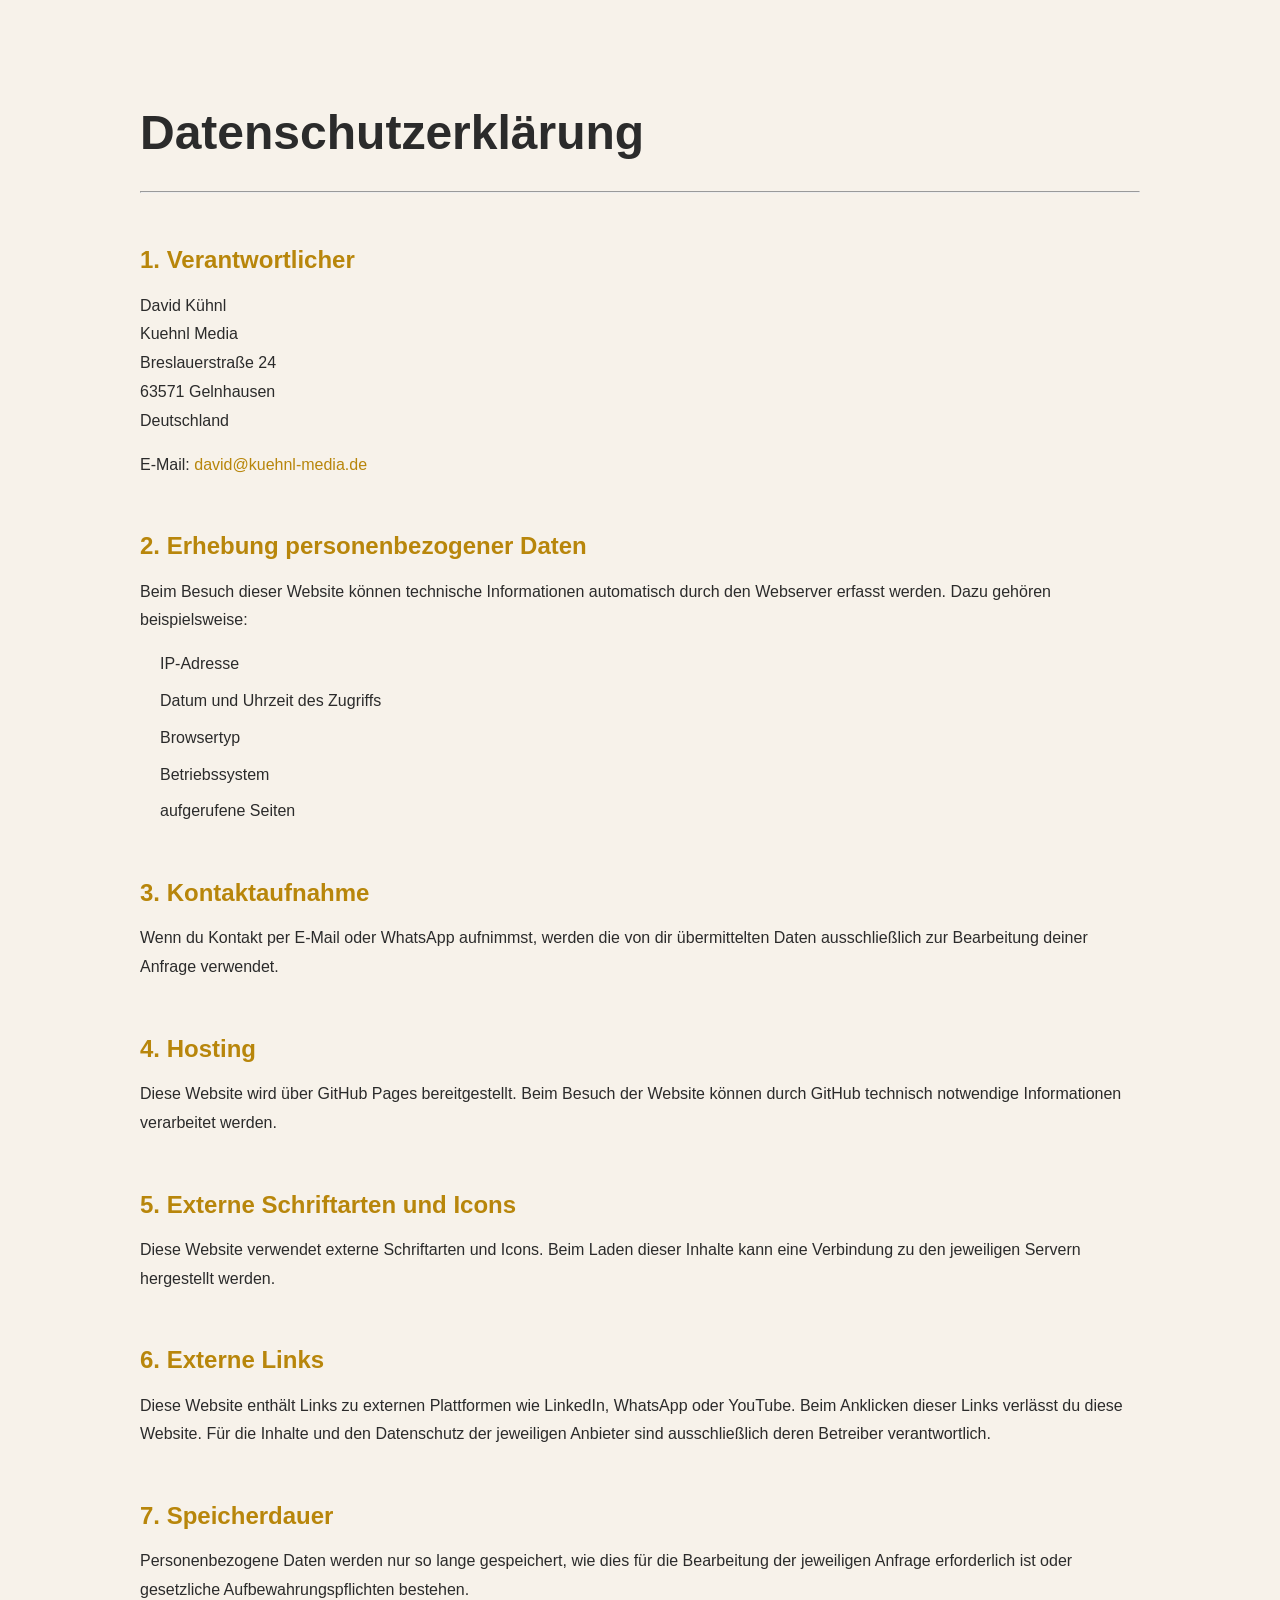
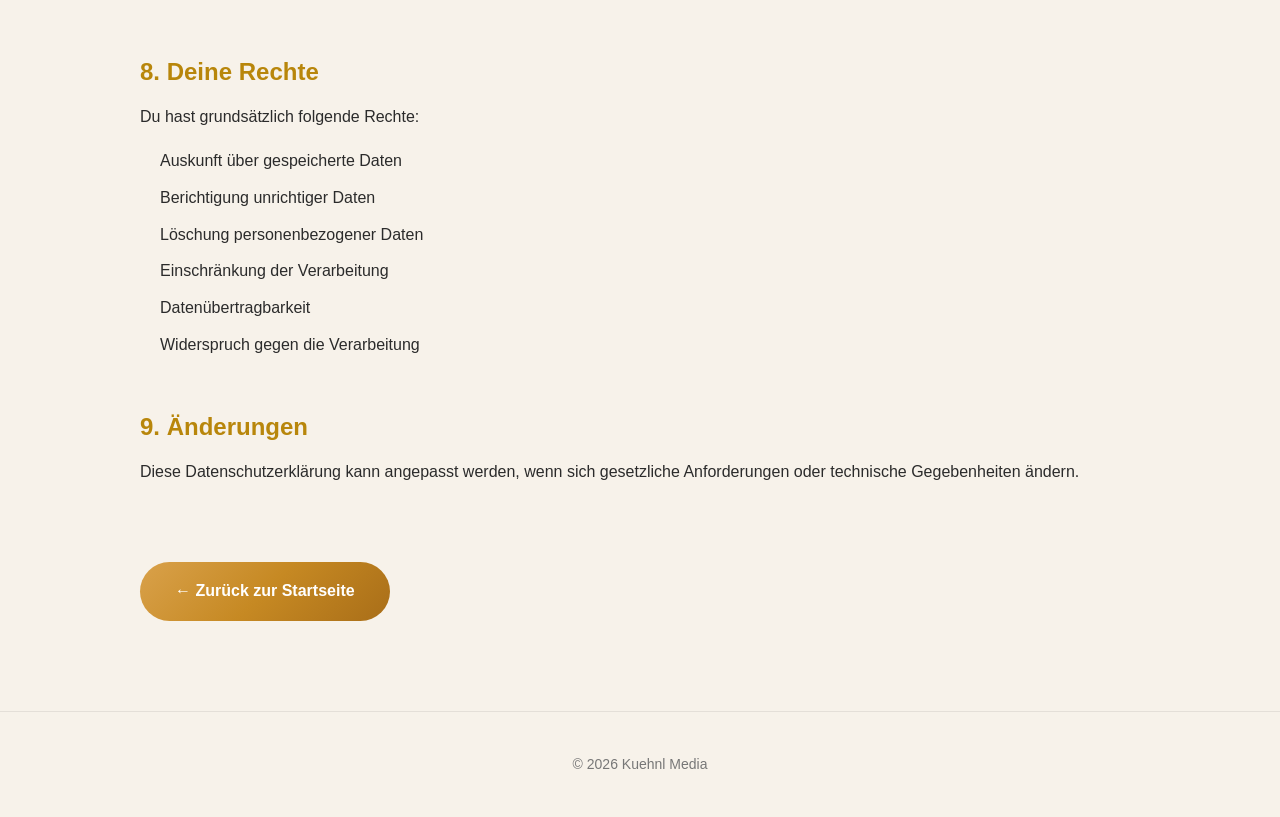
==== datenschutz.html @ 6dad0f2e "Erste Version" ====
<!DOCTYPE html>
<html lang="de">

<head>
    <meta charset="UTF-8">
    <meta name="viewport" content="width=device-width, initial-scale=1.0">
    <title>Datenschutz | Kuehnl Media</title>

    <link rel="stylesheet" href="style.css">

    <style>
        body{
            margin:0;
            font-family:Helvetica,Arial,sans-serif;
            background:#F7F2EA;
            color:#2b2b2b;
            line-height:1.8;
        }

        .container{
            width:90%;
            max-width:1000px;
            margin:auto;
            padding:90px 0;
        }

        h1{
            font-size:48px;
            margin-bottom:15px;
        }

        h2{
            margin-top:45px;
            margin-bottom:10px;
            color:#B8860B;
        }

        p{
            margin-bottom:15px;
        }

        ul{
            padding-left:20px;
        }

        li{
            margin-bottom:8px;
        }

        a{
            color:#B8860B;
            text-decoration:none;
        }

        a:hover{
            text-decoration:underline;
        }

        .back-button{
            display:inline-block;
            margin-top:60px;
            padding:15px 35px;
            border-radius:999px;
            background:linear-gradient(135deg,#D9A14A,#C68923,#A96E18);
            color:#fff;
            text-decoration:none;
            font-weight:600;
            transition:.3s;
        }

        .back-button:hover{
            transform:translateY(-3px);
            box-shadow:0 12px 30px rgba(0,0,0,.15);
        }

        footer{
            text-align:center;
            padding:40px;
            color:#777;
            font-size:14px;
            border-top:1px solid rgba(0,0,0,.08);
        }
    </style>

</head>

<body>

<div class="container">

<h1>Datenschutzerklärung</h1>

<hr>

<h2>1. Verantwortlicher</h2>

<p>
David Kühnl<br>
Kuehnl Media<br>
Breslauerstraße 24<br>
63571 Gelnhausen<br>
Deutschland
</p>

<p>
E-Mail:
<a href="mailto:david@kuehnl-media.de">
david@kuehnl-media.de
</a>
</p>

<h2>2. Erhebung personenbezogener Daten</h2>

<p>
Beim Besuch dieser Website können technische Informationen automatisch durch den Webserver erfasst werden. Dazu gehören beispielsweise:
</p>

<ul>
<li>IP-Adresse</li>
<li>Datum und Uhrzeit des Zugriffs</li>
<li>Browsertyp</li>
<li>Betriebssystem</li>
<li>aufgerufene Seiten</li>
</ul>

<h2>3. Kontaktaufnahme</h2>

<p>
Wenn du Kontakt per E-Mail oder WhatsApp aufnimmst, werden die von dir übermittelten Daten ausschließlich zur Bearbeitung deiner Anfrage verwendet.
</p>

<h2>4. Hosting</h2>

<p>
Diese Website wird über GitHub Pages bereitgestellt. Beim Besuch der Website können durch GitHub technisch notwendige Informationen verarbeitet werden.
</p>

<h2>5. Externe Schriftarten und Icons</h2>

<p>
Diese Website verwendet externe Schriftarten und Icons. Beim Laden dieser Inhalte kann eine Verbindung zu den jeweiligen Servern hergestellt werden.
</p>

<h2>6. Externe Links</h2>

<p>
Diese Website enthält Links zu externen Plattformen wie LinkedIn, WhatsApp oder YouTube. Beim Anklicken dieser Links verlässt du diese Website. Für die Inhalte und den Datenschutz der jeweiligen Anbieter sind ausschließlich deren Betreiber verantwortlich.
</p>

<h2>7. Speicherdauer</h2>

<p>
Personenbezogene Daten werden nur so lange gespeichert, wie dies für die Bearbeitung der jeweiligen Anfrage erforderlich ist oder gesetzliche Aufbewahrungspflichten bestehen.
</p>

<h2>8. Deine Rechte</h2>

<p>
Du hast grundsätzlich folgende Rechte:
</p>

<ul>
<li>Auskunft über gespeicherte Daten</li>
<li>Berichtigung unrichtiger Daten</li>
<li>Löschung personenbezogener Daten</li>
<li>Einschränkung der Verarbeitung</li>
<li>Datenübertragbarkeit</li>
<li>Widerspruch gegen die Verarbeitung</li>
</ul>

<h2>9. Änderungen</h2>

<p>
Diese Datenschutzerklärung kann angepasst werden, wenn sich gesetzliche Anforderungen oder technische Gegebenheiten ändern.
</p>

<a class="back-button" href="index.html">
← Zurück zur Startseite
</a>

</div>

<footer>
© 2026 Kuehnl Media
</footer>

</body>
</html>
---- style.css ----
/* =====================================================
   KUEHNL MEDIA V2.0
   Premium Design
===================================================== */

/* =======================
   FARBEN
======================= */

:root{

    --bg:#F7F2EA;
    --white:#FFFCF8;
    --dark:#181818;
    --text:#555555;
    --border:#ECE5DB;

    --gold-light:#D8A545;
    --gold:#C68923;
    --gold-dark:#8E5F16;

    --gold-gradient:linear-gradient(
        135deg,
        #E3B85A 0%,
        #D39A34 30%,
        #B6781E 65%,
        #8E5F16 100%
    );

    --shadow:
        0 20px 60px rgba(0,0,0,.08);

    --radius:22px;

    --transition:.35s ease;

    --max-width:1280px;

}

/* =======================
   RESET
======================= */

*{

    margin:0;
    padding:0;
    box-sizing:border-box;

}

html{

    scroll-behavior:smooth;

}

body{

    font-family:
        Helvetica,
        Arial,
        sans-serif;

    background:var(--bg);

    color:var(--dark);

    overflow-x:hidden;

    line-height:1.7;

}

img{

    display:block;
    width:100%;

}

video{

    width:100%;
    display:block;

}

a{

    text-decoration:none;
    color:inherit;

}

ul{

    list-style:none;

}

section{

    scroll-margin-top:170px;

}

/* =======================
   CONTAINER
======================= */

.container{

    width:90%;
    max-width:var(--max-width);
    margin:auto;

}

.section{

    padding:140px 0;

}

/* =======================
   TYPOGRAFIE
======================= */

.section-badge{

    display:inline-block;

    padding:8px 18px;

    border-radius:999px;

    background:rgba(198,137,35,.08);

    color:var(--gold-dark);

    font-size:.82rem;

    font-weight:700;

    letter-spacing:2px;

    text-transform:uppercase;

    margin-bottom:20px;

}

.section-header{

    text-align:center;

    margin-bottom:80px;

}

.section-header h2{

    font-size:3rem;

    font-weight:700;

    margin-bottom:25px;

}

.section-text{

    max-width:720px;

    margin:auto;

    color:var(--text);

    font-size:1.08rem;

}

/* =======================
   NAVIGATION
======================= */

.header{

    position:fixed;

    top:0;

    left:0;

    width:100%;

    z-index:9999;

    background:rgba(247,242,234,.78);

    backdrop-filter:blur(20px);

    border-bottom:1px solid rgba(0,0,0,.05);

}

.navbar{

    max-width:1350px;

    height:88px;

    margin:auto;

    display:flex;

    justify-content:space-between;

    align-items:center;

    padding:0 40px;

}

.logo{

    font-size:1.8rem;

    font-weight:700;

}

.logo span{

    background:var(--gold-gradient);

    -webkit-background-clip:text;

    -webkit-text-fill-color:transparent;

}

.nav-links{

    display:flex;

    gap:56px;

}

.nav-links a{

    position:relative;

    font-size:1.05rem;
    font-weight:500;
    letter-spacing:0.2px;
    transition:.3s;

}

.nav-links a:hover{

    color:var(--gold-dark);

}

.nav-links a::after{

    content:"";

    position:absolute;

    left:0;

    bottom:-8px;

    width:0;

    height:2px;

    background:linear-gradient(
        90deg,
        #E3B85A,
        #A96D18
    );

    transition:.3s;

}

.nav-links a:hover::after{

    width:100%;

}

/* =======================
   BUTTONS
======================= */

.btn-primary{

    display:inline-flex;

    align-items:center;

    justify-content:center;

    padding:18px 34px;

    border:none;

    outline:none;

    border-radius:999px;

    background:var(--gold-gradient);

    color:#fff;

    font-weight:700;

    box-shadow:0 15px 40px rgba(182,120,30,.35);

    transition:.35s;

}

.btn-primary:focus,
.btn-primary:active{

    outline:none;

    border:none;

    box-shadow:0 15px 40px rgba(182,120,30,.35);

}

.btn-primary:hover{

    transform:translateY(-4px);

    box-shadow:0 20px 50px rgba(182,120,30,.45);

}

.btn-secondary{

    padding:18px 34px;

    border-radius:999px;

    border:2px solid rgba(255,255,255,.9);

    color:white;

    transition:.35s;

}

.btn-secondary:hover{

    background:white;

    color:#111;

}
/* =====================================================
   HERO SECTION
===================================================== */

.hero{

    position:relative;

    min-height:115vh;

    display:flex;

    align-items:center;

    justify-content:center;

    padding-top:88px;

    overflow:hidden;

    padding-bottom: 100px;

}

.hero-image{

    position:absolute;

    inset:0;

    width:100%;

    height:100%;

    object-fit:cover;

    transform:scale(1.03);

}

.hero-overlay{

    position:absolute;

    inset:0;

    background:
    linear-gradient(
        rgba(15,15,15,.58),
        rgba(15,15,15,.45)
    );

}

.hero-content{

    position:relative;

    padding-top: 80px;

    z-index:5;

    max-width:1150px;

    width:90%;

    margin:auto;

    text-align:center;

    color:white;

}

.hero-subtitle{

    display:inline-block;

    margin-bottom:28px;

    padding:8px 22px;

    border-radius:999px;

    background:rgba(255,255,255,.12);

    backdrop-filter:blur(15px);

    letter-spacing:3px;

    font-size:.85rem;

    font-weight:700;

    text-transform:uppercase;

}

/* ======================
   HAUPTÜBERSCHRIFT
====================== */

.hero h1{

    font-size:5.3rem;

    line-height:1.08;

    font-weight:700;

    letter-spacing:-2px;

    margin-bottom:35px;

}

.hero h1 .gold-gradient{

    background:var(--gold-gradient);

    background-size:200% auto;

    -webkit-background-clip:text;

    -webkit-text-fill-color:transparent;

    animation:goldFlow 8s linear infinite;

}

/* Gold Animation */

@keyframes goldFlow{

    from{

        background-position:0% center;

    }

    to{

        background-position:200% center;

    }

}

/* ======================
   TEXT
====================== */

.hero-text{

    max-width:760px;

    margin:auto;

    color:rgba(255,255,255,.88);

    font-size:1.22rem;

    line-height:1.8;

    margin-bottom:55px;

}

/* ======================
   BUTTONS
====================== */

.hero-buttons{

    display:flex;

    justify-content:center;

    align-items:center;

    gap:22px;

    flex-wrap:wrap;

}

/* ======================
   HERO HINTERGRUND
====================== */

.hero::before{

    content:"";

    position:absolute;

    inset:0;

    background:

    radial-gradient(

        circle at top right,

        rgba(212,165,69,.18),

        transparent 40%

    );

    z-index:2;

}

.hero::after{

    content:"";

    position:absolute;

    inset:0;

    background:

    radial-gradient(

        circle at bottom left,

        rgba(142,95,22,.18),

        transparent 45%

    );

    z-index:2;

}

/* ======================
   RESPONSIVE
====================== */

@media(max-width:1200px){

.hero h1{

font-size:4.5rem;

}

}

@media(max-width:992px){

.hero h1{

font-size:3.8rem;

line-height:1.15;

}

.hero-text{

font-size:1.08rem;

}

}

@media(max-width:768px){

.hero{

padding-top:110px;

min-height:92vh;

}

.hero-content{

width:92%;

}

.hero h1{

font-size:2.9rem;

letter-spacing:-1px;

}

.hero-text{

font-size:1rem;

margin-bottom:40px;

}

.hero-buttons{

flex-direction:column;

width:100%;

}

.btn-primary,

.btn-secondary{

    height: 58px;

width:100%;

max-width:360px;

text-align:center;

}

}

@media(max-width:480px){

    .hero{

        padding-top:120px;

    }

.hero h1{

font-size:2rem;

line-height:1.15;

}

.hero-subtitle{

font-size:.75rem;

letter-spacing:2px;

}

.hero-text{

font-size:.95rem;

}

}


/* =====================================================
   PORTFOLIO
===================================================== */

.portfolio{

    background:var(--bg);

}

.portfolio-grid{

    display:grid;

    grid-template-columns:repeat(3,1fr);

    gap:38px;

}

.portfolio-card{

    background:var(--white);

    overflow:hidden;

    border-radius:26px;

    position:relative;

    transition:.45s;

    box-shadow:0 18px 45px rgba(0,0,0,.06);

}

.portfolio-card:hover{

    transform:translateY(-14px);

    box-shadow:0 30px 80px rgba(0,0,0,.12);

}

.portfolio-card::before{

    content:"";

    position:absolute;

    inset:0;

    padding:1px;

    border-radius:26px;

    background:var(--gold-gradient);

    -webkit-mask:
        linear-gradient(#fff 0 0) content-box,
        linear-gradient(#fff 0 0);

    -webkit-mask-composite:xor;

    pointer-events:none;

    opacity:0;

    transition:.4s;

}

.portfolio-card:hover::before{

    opacity:1;

}

.video-wrapper{

    overflow:hidden;

    background:black;

}

.video-wrapper video{

    height:520px;

    object-fit:cover;

    transition:.7s;

}

.portfolio-card:hover video{

    transform:scale(1.04);

}

.portfolio-content{

    padding:35px;

}

.portfolio-category{

    display:inline-block;

    padding:8px 16px;

    border-radius:999px;

    background:rgba(212,165,69,.10);

    color:var(--gold-dark);

    font-size:.8rem;

    font-weight:700;

    margin-bottom:18px;

}

.portfolio-content h3{

    font-size:1.55rem;

    margin-bottom:15px;

}

.portfolio-content p{

    color:var(--text);

    line-height:1.8;

}

/* =====================================================
   LEISTUNGEN
===================================================== */

.services{

    background:#F3ECE3;

}

.services-grid{

    display:grid;

    grid-template-columns:repeat(3,1fr);

    gap:35px;

}

.service-card{

    background:var(--white);

    padding:45px;

    border-radius:28px;

    position:relative;

    transition:.45s;

    box-shadow:0 20px 50px rgba(0,0,0,.06);

}

.service-card:hover{

    transform:translateY(-12px);

    box-shadow:0 30px 80px rgba(0,0,0,.10);

}

.service-card.featured{

    border:2px solid transparent;

    background:
        linear-gradient(var(--white),var(--white)) padding-box,
        var(--gold-gradient) border-box;

    transform:scale(1.04);

}

.service-badge{

    position:absolute;

    top:-18px;

    left:50%;

    transform:translateX(-50%);

    padding:10px 20px;

    border-radius:999px;

    background:var(--gold-gradient);

    color:white;

    font-size:.8rem;

    font-weight:700;

    box-shadow:0 10px 30px rgba(182,120,30,.35);

}

.service-icon{

    width:82px;

    height:82px;

    border-radius:22px;

    display:flex;

    justify-content:center;

    align-items:center;

    font-size:2rem;

    background:var(--gold-gradient);

    color:white;

    margin-bottom:30px;

}

.service-card h3{

    font-size:1.6rem;

    margin-bottom:22px;

}

.service-card ul{

    display:flex;

    flex-direction:column;

    gap:16px;

}

.service-card li{

    color:var(--text);

    position:relative;

    padding-left:28px;

}

.service-card li::before{

    content:"";

    position:absolute;

    left:0;

    top:10px;

    width:9px;

    height:9px;

    border-radius:50%;

    background:linear-gradient(
        90deg,
        #E3B85A,
        #A96D18
    );

}

/* =====================================================
   RESPONSIVE
===================================================== */

@media(max-width:1100px){

.portfolio-grid,

.services-grid{

grid-template-columns:repeat(2,1fr);

}

}

@media(max-width:768px){

.portfolio-grid,

.services-grid{

grid-template-columns:1fr;

}

.service-card.featured{

transform:none;

}

.video-wrapper video{

height:380px;

}

}
/* =====================================================
   ÜBER MICH
===================================================== */

.about{

    background:var(--bg);

}

.about-container{

    display:grid;

    grid-template-columns:500px 1fr;

    gap:90px;

    align-items:center;

}

.about-image{

    position:relative;

}

.about-image img{

    border-radius:30px;

    box-shadow:0 35px 90px rgba(0,0,0,.12);

}

.about-image::before{

    content:"";

    position:absolute;

    inset:-12px;

    border-radius:36px;

    background:var(--gold-gradient);

    z-index:-1;

    opacity:.15;

}

.about-content h2{

    font-size:3rem;

    margin:25px 0;

}

.about-content p{

    color:var(--text);

    font-size:1.08rem;

    margin-bottom:24px;

}

.about-highlights{

    display:flex;

    gap:25px;

    margin-top:45px;

    flex-wrap:wrap;

}

.highlight{

    flex:1;

    min-width:170px;

    background:var(--white);

    border-radius:24px;

    padding:35px;

    text-align:center;

    box-shadow:var(--shadow);

    transition:.35s;

}

.highlight:hover{

    transform:translateY(-8px);

}

.highlight h3{

    font-size:2.4rem;

    background:var(--gold-gradient);

    -webkit-background-clip:text;

    -webkit-text-fill-color:transparent;

}

.highlight span{

    color:var(--text);

}


/* =====================================================
   KONTAKT
===================================================== */

.contact{

    background:var(--bg);

}

.contact-form{

    max-width:850px;

    margin:auto;

}

.input-group{

    display:grid;

    grid-template-columns:repeat(2,1fr);

    gap:22px;

    margin-bottom:22px;

}

.contact-form input,

.contact-form textarea{

    width:100%;

    padding:20px 24px;

    border-radius:18px;

    border:1px solid var(--border);

    background:var(--white);

    font-family:Helvetica,Arial,sans-serif;

    font-size:1rem;

    transition:.3s;

}

.contact-form textarea{

    resize:none;

    min-height:220px;

    margin-bottom:28px;

}

.contact-form input:focus,

.contact-form textarea:focus{

    outline:none;

    border-color:#C68923;

    box-shadow:0 0 0 5px rgba(198,137,35,.15);

}

/* =====================================================
   FOOTER
===================================================== */

.footer{

    background:#171717;

    color:white;

    padding-top:90px;

}

.footer-container{

    display:grid;

    grid-template-columns:2fr 1fr 1fr;

    gap:60px;

}

.footer-logo span{

    background:var(--gold-gradient);

    -webkit-background-clip:text;

    -webkit-text-fill-color:transparent;

}

.footer p{

    color:#C6C6C6;

}

.footer-links{

    display:flex;

    flex-direction:column;

    gap:18px;

}

.footer-links a{

    transition:.3s;

}

.footer-links a:hover{

    color:#D39A34;

}

.footer-social{

    display:flex;

    gap:16px;

}

.footer-social a{

    width:52px;

    height:52px;

    border-radius:50%;

    display:flex;

    justify-content:center;

    align-items:center;

    background:#232323;

    transition:.3s;

}

.footer-social a:hover{

    background:var(--gold-gradient);

    transform:translateY(-5px);

}

.footer-bottom{

    margin-top:80px;

    padding:35px;

    text-align:center;

    border-top:1px solid rgba(255,255,255,.08);

}

.footer-bottom a{

    color:#D6A046;

    text-decoration:none;

    transition:.3s;

}

.footer-bottom a:hover{

    color:#ffffff;

}

/* =====================================================
   ANIMATIONEN
===================================================== */

.hidden{

    opacity:0;

    transform:translateY(45px);

    transition:all .9s ease;

}

.show{

    opacity:1;

    transform:translateY(0);

}

/* =====================================================
   RESPONSIVE
===================================================== */

@media(max-width:1100px){

.about-container{

grid-template-columns:1fr;

text-align:center;

}

.about-highlights{

justify-content:center;

}


.footer-container{

grid-template-columns:1fr;

}

}

@media(max-width:768px){

.section{

padding:90px 0;

}

.section-header h2{

font-size:2.2rem;

}

.about-content h2{

font-size:2.2rem;

}

.input-group{

grid-template-columns:1fr;

}

.highlight{

width:100%;

}

.footer-container{

text-align:center;

}

.footer-social{

justify-content:center;

}

}

@media(max-width:480px){

.section-header h2{

font-size:1.9rem;

}

.about-content h2{

font-size:1.9rem;

}

.highlight{

padding:28px;

}

.footer{

padding-top:60px;

}

}
/* ==========================================
   JS Animationen
========================================== */

.hidden{

    opacity:0;

    transform:translateY(70px);

}

.show{

    opacity:1;

    transform:translateY(0);

    transition:
        opacity .9s ease,
        transform .9s ease;

}

/* Gold Glow */

.btn-primary.glow{

    box-shadow:
        0 0 35px rgba(212,165,69,.45),
        0 15px 45px rgba(198,137,35,.35);

}

/* Portfolio Hover */

.portfolio-card.active{

    transform:translateY(-14px);

}
/* ==========================================
   SCROLL TOP BUTTON
========================================== */

.scroll-top{

position:fixed;

right:30px;

bottom:30px;

width:58px;

height:58px;

border:none;

border-radius:50%;

background:var(--gold-gradient);

color:#fff;

font-size:20px;

cursor:pointer;

box-shadow:0 18px 40px rgba(198,137,35,.35);

opacity:0;

visibility:hidden;

transform:translateY(25px);

transition:.35s;

z-index:999;

}

.scroll-top.visible{

opacity:1;

visibility:visible;

transform:translateY(0);

}

.scroll-top:hover{

transform:translateY(-5px);

}
/* ==========================
   Navigation Button
========================== */

.nav-button{

    background: linear-gradient(
        135deg,
        #D9A14A 0%,
        #C68923 50%,
        #A96E18 100%
    );

    color: #fff;

    padding: 12px 24px;

    border-radius: 999px;

    text-decoration: none;

    font-weight: 600;

    transition: all .3s ease;

    box-shadow: 0 8px 25px rgba(198,137,35,.30);

    white-space: nowrap;

}

.nav-button:hover{

    transform: translateY(-2px);

    box-shadow: 0 15px 35px rgba(198,137,35,.45);

}

.nav-button::after{

    display:none;

}

/* ==========================================
   MOBILE NAVIGATION
========================================== */

.mobile-menu{

    display:none;
    cursor:pointer;
    flex-direction:column;
    gap:5px;

}

.mobile-menu span{

    width:28px;
    height:3px;
    background:#222;
    border-radius:3px;
    transition:.3s;

}

@media (max-width:900px){

    .mobile-menu{

        display:flex;

    }

    .nav-links{

        position:fixed;

        top:88px;
        left:0;

        width:100%;

        background:#F7F2EA;

        flex-direction:column;

        align-items:center;

        gap:30px;

        padding:40px 0;

        transform:translateY(-150%);

        transition:.35s;

        box-shadow:0 20px 50px rgba(0,0,0,.08);

    }

    .nav-links.active{

        transform:translateY(0);

    }

    .nav-button{

        display:none;

    }

}
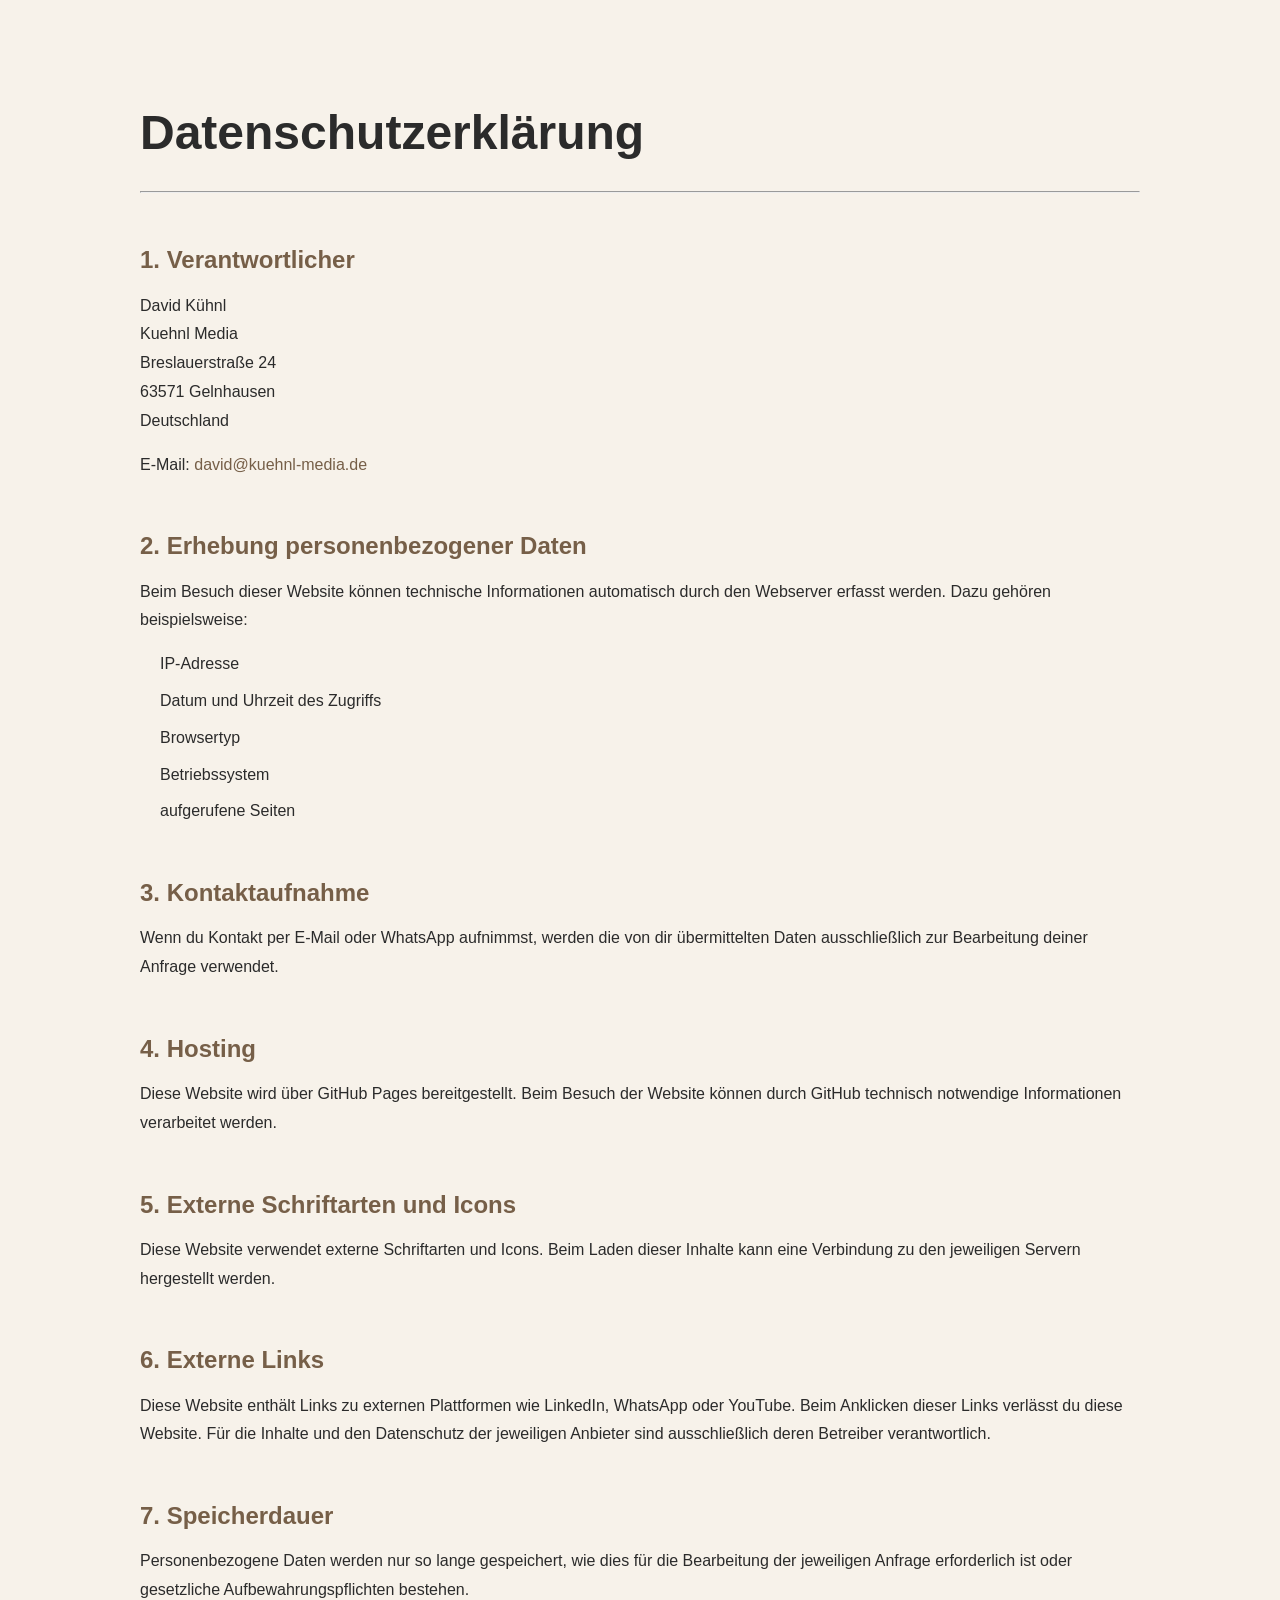
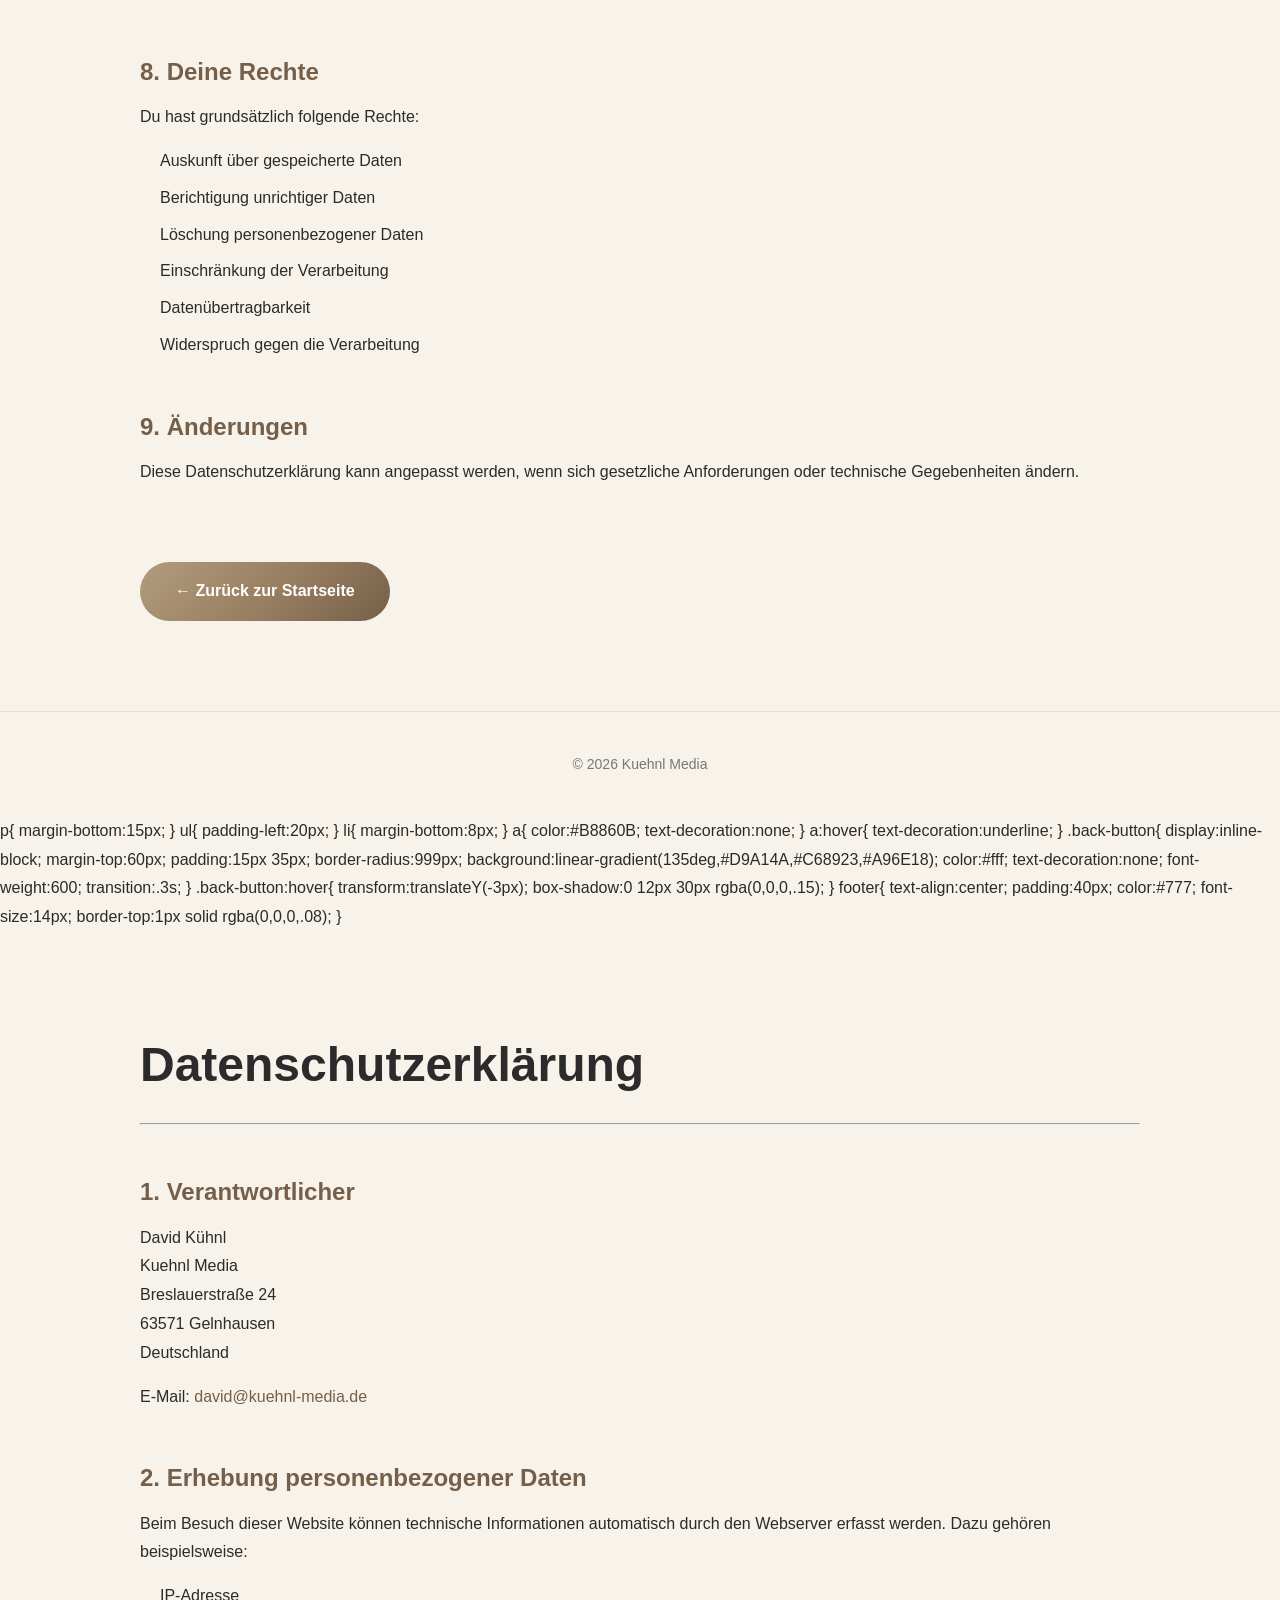
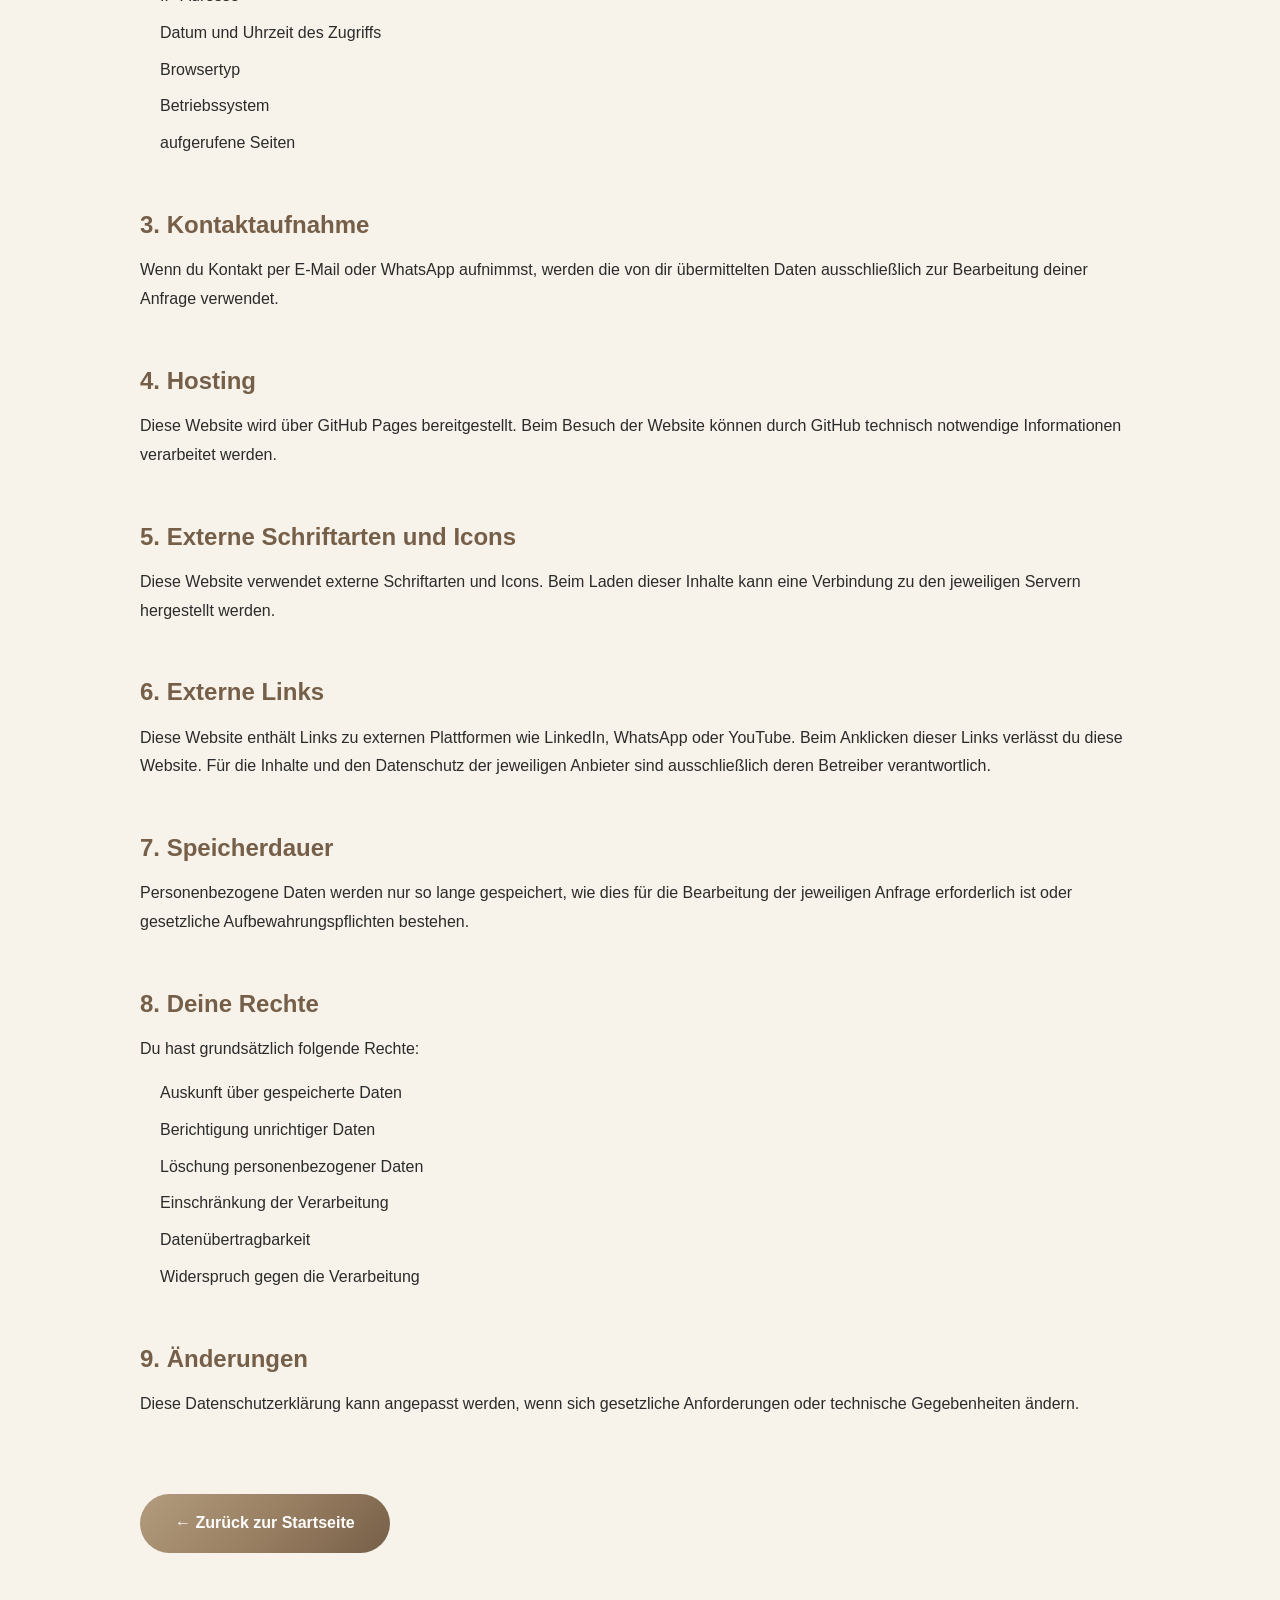
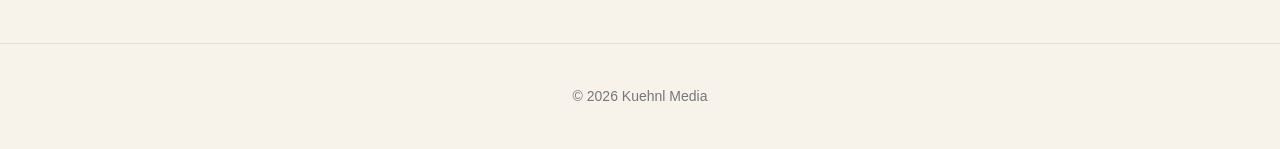
==== commit 1594c3ba: "Change color scheme and add new styles Updated color scheme for headings and links. Added styles for" ====
--- a/datenschutz.html
+++ b/datenschutz.html
@@ -32,9 +32,160 @@
         h2{
             margin-top:45px;
             margin-bottom:10px;
-            color:#B8860B;
-        }
-
+            color:#765F48;
+        }
+
+        p{
+            margin-bottom:15px;
+        }
+
+        ul{
+            padding-left:20px;
+        }
+
+        li{
+            margin-bottom:8px;
+        }
+
+        a{
+            color:#765F48;
+            text-decoration:none;
+        }
+
+        a:hover{
+            text-decoration:underline;
+        }
+
+        .back-button{
+            display:inline-block;
+            margin-top:60px;
+            padding:15px 35px;
+            border-radius:999px;
+            background:linear-gradient(135deg,#B29B7E,#9A8063,#765F48);
+            color:#fff;
+            text-decoration:none;
+            font-weight:600;
+            transition:.3s;
+        }
+
+        .back-button:hover{
+            transform:translateY(-3px);
+            box-shadow:0 12px 30px rgba(0,0,0,.15);
+        }
+
+        footer{
+            text-align:center;
+            padding:40px;
+            color:#777;
+            font-size:14px;
+            border-top:1px solid rgba(0,0,0,.08);
+        }
+    </style>
+
+</head>
+
+<body>
+
+<div class="container">
+
+<h1>Datenschutzerklärung</h1>
+
+<hr>
+
+<h2>1. Verantwortlicher</h2>
+
+<p>
+David Kühnl<br>
+Kuehnl Media<br>
+Breslauerstraße 24<br>
+63571 Gelnhausen<br>
+Deutschland
+</p>
+
+<p>
+E-Mail:
+<a href="mailto:david@kuehnl-media.de">
+david@kuehnl-media.de
+</a>
+</p>
+
+<h2>2. Erhebung personenbezogener Daten</h2>
+
+<p>
+Beim Besuch dieser Website können technische Informationen automatisch durch den Webserver erfasst werden. Dazu gehören beispielsweise:
+</p>
+
+<ul>
+<li>IP-Adresse</li>
+<li>Datum und Uhrzeit des Zugriffs</li>
+<li>Browsertyp</li>
+<li>Betriebssystem</li>
+<li>aufgerufene Seiten</li>
+</ul>
+
+<h2>3. Kontaktaufnahme</h2>
+
+<p>
+Wenn du Kontakt per E-Mail oder WhatsApp aufnimmst, werden die von dir übermittelten Daten ausschließlich zur Bearbeitung deiner Anfrage verwendet.
+</p>
+
+<h2>4. Hosting</h2>
+
+<p>
+Diese Website wird über GitHub Pages bereitgestellt. Beim Besuch der Website können durch GitHub technisch notwendige Informationen verarbeitet werden.
+</p>
+
+<h2>5. Externe Schriftarten und Icons</h2>
+
+<p>
+Diese Website verwendet externe Schriftarten und Icons. Beim Laden dieser Inhalte kann eine Verbindung zu den jeweiligen Servern hergestellt werden.
+</p>
+
+<h2>6. Externe Links</h2>
+
+<p>
+Diese Website enthält Links zu externen Plattformen wie LinkedIn, WhatsApp oder YouTube. Beim Anklicken dieser Links verlässt du diese Website. Für die Inhalte und den Datenschutz der jeweiligen Anbieter sind ausschließlich deren Betreiber verantwortlich.
+</p>
+
+<h2>7. Speicherdauer</h2>
+
+<p>
+Personenbezogene Daten werden nur so lange gespeichert, wie dies für die Bearbeitung der jeweiligen Anfrage erforderlich ist oder gesetzliche Aufbewahrungspflichten bestehen.
+</p>
+
+<h2>8. Deine Rechte</h2>
+
+<p>
+Du hast grundsätzlich folgende Rechte:
+</p>
+
+<ul>
+<li>Auskunft über gespeicherte Daten</li>
+<li>Berichtigung unrichtiger Daten</li>
+<li>Löschung personenbezogener Daten</li>
+<li>Einschränkung der Verarbeitung</li>
+<li>Datenübertragbarkeit</li>
+<li>Widerspruch gegen die Verarbeitung</li>
+</ul>
+
+<h2>9. Änderungen</h2>
+
+<p>
+Diese Datenschutzerklärung kann angepasst werden, wenn sich gesetzliche Anforderungen oder technische Gegebenheiten ändern.
+</p>
+
+<a class="back-button" href="index.html">
+← Zurück zur Startseite
+</a>
+
+</div>
+
+<footer>
+© 2026 Kuehnl Media
+</footer>
+
+</body>
+</html>
         p{
             margin-bottom:15px;
         }
@@ -185,4 +336,4 @@
 </footer>
 
 </body>
-</html>+</html>
--- a/style.css
+++ b/style.css
@@ -15,17 +15,17 @@
     --text:#555555;
     --border:#ECE5DB;
 
-    --gold-light:#D8A545;
-    --gold:#C68923;
-    --gold-dark:#8E5F16;
+   --gold-light:#B29B7E;
+--gold:#9A8063;
+--gold-dark:#765F48;
 
     --gold-gradient:linear-gradient(
-        135deg,
-        #E3B85A 0%,
-        #D39A34 30%,
-        #B6781E 65%,
-        #8E5F16 100%
-    );
+    135deg,
+    #B29B7E 0%,
+    #9A8063 40%,
+    #856D54 70%,
+    #765F48 100%
+);
 
     --shadow:
         0 20px 60px rgba(0,0,0,.08);
@@ -120,7 +120,7 @@
 
 .section{
 
-    padding:140px 0;
+    padding:100px 0;
 
 }
 
@@ -156,7 +156,7 @@
 
     text-align:center;
 
-    margin-bottom:80px;
+    margin-bottom:45px;
 
 }
 
@@ -268,27 +268,18 @@
 }
 
 .nav-links a::after{
-
     content:"";
-
     position:absolute;
-
     left:0;
-
     bottom:-8px;
-
     width:0;
-
     height:2px;
-
     background:linear-gradient(
         90deg,
-        #E3B85A,
-        #A96D18
+        #B29B7E,
+        #765F48
     );
-
     transition:.3s;
-
 }
 
 .nav-links a:hover::after{
@@ -354,9 +345,11 @@
 
     border-radius:999px;
 
-    border:2px solid rgba(255,255,255,.9);
-
-    color:white;
+    border:2px solid #765F48;
+
+    color:#765F48;
+
+    font-weight:700;
 
     transition:.35s;
 
@@ -364,9 +357,9 @@
 
 .btn-secondary:hover{
 
-    background:white;
-
-    color:#111;
+    background:#765F48;
+
+    color:#fff;
 
 }
 /* =====================================================
@@ -377,7 +370,7 @@
 
     position:relative;
 
-    min-height:115vh;
+    min-height:100vh;
 
     display:flex;
 
@@ -389,37 +382,20 @@
 
     overflow:hidden;
 
-    padding-bottom: 100px;
-
-}
-
-.hero-image{
-
-    position:absolute;
-
-    inset:0;
-
-    width:100%;
-
-    height:100%;
-
-    object-fit:cover;
-
-    transform:scale(1.03);
-
-}
-
-.hero-overlay{
-
-    position:absolute;
-
-    inset:0;
+    padding-bottom:100px;
 
     background:
-    linear-gradient(
-        rgba(15,15,15,.58),
-        rgba(15,15,15,.45)
-    );
+        radial-gradient(
+            circle at 85% 20%,
+            rgba(178,155,126,.10),
+            transparent 35%
+        ),
+        radial-gradient(
+            circle at 15% 80%,
+            rgba(118,95,72,.16),
+            transparent 40%
+        ),
+        #E9E1D7;
 
 }
 
@@ -464,6 +440,8 @@
     font-weight:700;
 
     text-transform:uppercase;
+
+    color:#555555;
 
 }
 
@@ -483,6 +461,8 @@
 
     margin-bottom:35px;
 
+    color:#181818;
+
 }
 
 .hero h1 .gold-gradient{
@@ -527,7 +507,7 @@
 
     margin:auto;
 
-    color:rgba(255,255,255,.88);
+    color:#555555;
 
     font-size:1.22rem;
 
@@ -556,58 +536,6 @@
 }
 
 /* ======================
-   HERO HINTERGRUND
-====================== */
-
-.hero::before{
-
-    content:"";
-
-    position:absolute;
-
-    inset:0;
-
-    background:
-
-    radial-gradient(
-
-        circle at top right,
-
-        rgba(212,165,69,.18),
-
-        transparent 40%
-
-    );
-
-    z-index:2;
-
-}
-
-.hero::after{
-
-    content:"";
-
-    position:absolute;
-
-    inset:0;
-
-    background:
-
-    radial-gradient(
-
-        circle at bottom left,
-
-        rgba(142,95,22,.18),
-
-        transparent 45%
-
-    );
-
-    z-index:2;
-
-}
-
-/* ======================
    RESPONSIVE
 ====================== */
 
@@ -742,7 +670,7 @@
 
     display:grid;
 
-    grid-template-columns:repeat(3,1fr);
+    grid-template-columns:repeat(4,1fr);
 
     gap:38px;
 
@@ -816,7 +744,7 @@
 
 .video-wrapper video{
 
-    height:520px;
+    height:480px;
 
     object-fit:cover;
 
@@ -872,17 +800,26 @@
 
 }
 
+.portfolio{
+    padding-top:90px;
+    padding-bottom:100px;
+}
+
+.portfolio .section-header{
+    margin-bottom:40px;
+}
+
 /* =====================================================
-   LEISTUNGEN
+   ABLAUF
 ===================================================== */
 
-.services{
+.process{
 
     background:#F3ECE3;
 
 }
 
-.services-grid{
+.process-grid{
 
     display:grid;
 
@@ -890,9 +827,11 @@
 
     gap:35px;
 
-}
-
-.service-card{
+    position:relative;
+
+}
+
+.process-card{
 
     background:var(--white);
 
@@ -906,9 +845,11 @@
 
     box-shadow:0 20px 50px rgba(0,0,0,.06);
 
-}
-
-.service-card:hover{
+    overflow:hidden;
+
+}
+
+.process-card:hover{
 
     transform:translateY(-12px);
 
@@ -916,117 +857,94 @@
 
 }
 
-.service-card.featured{
-
-    border:2px solid transparent;
-
-    background:
-        linear-gradient(var(--white),var(--white)) padding-box,
-        var(--gold-gradient) border-box;
-
-    transform:scale(1.04);
-
-}
-
-.service-badge{
+.process-number{
 
     position:absolute;
 
-    top:-18px;
-
-    left:50%;
-
-    transform:translateX(-50%);
-
-    padding:10px 20px;
-
-    border-radius:999px;
+    top:20px;
+
+    right:25px;
+
+    font-size:4rem;
+
+    font-weight:800;
+
+    color:rgba(118,95,72,.08);
+
+    line-height:1;
+
+}
+
+.process-icon{
+
+    width:82px;
+
+    height:82px;
+
+    border-radius:22px;
+
+    display:flex;
+
+    justify-content:center;
+
+    align-items:center;
+
+    font-size:2rem;
 
     background:var(--gold-gradient);
 
     color:white;
 
-    font-size:.8rem;
-
-    font-weight:700;
-
-    box-shadow:0 10px 30px rgba(182,120,30,.35);
-
-}
-
-.service-icon{
-
-    width:82px;
-
-    height:82px;
-
-    border-radius:22px;
-
-    display:flex;
-
-    justify-content:center;
-
-    align-items:center;
-
-    font-size:2rem;
-
-    background:var(--gold-gradient);
-
-    color:white;
-
     margin-bottom:30px;
 
 }
 
-.service-card h3{
+.process-card h3{
 
     font-size:1.6rem;
 
-    margin-bottom:22px;
-
-}
-
-.service-card ul{
-
-    display:flex;
-
-    flex-direction:column;
-
-    gap:16px;
-
-}
-
-.service-card li{
+    margin-bottom:18px;
+
+}
+
+.process-card p{
 
     color:var(--text);
 
-    position:relative;
-
-    padding-left:28px;
-
-}
-
-.service-card li::before{
-
-    content:"";
-
-    position:absolute;
-
-    left:0;
-
-    top:10px;
-
-    width:9px;
-
-    height:9px;
-
-    border-radius:50%;
-
-    background:linear-gradient(
-        90deg,
-        #E3B85A,
-        #A96D18
-    );
+    font-size:1rem;
+
+    line-height:1.8;
+
+}
+
+
+/* ==========================================
+   ABLAUF RESPONSIVE
+========================================== */
+
+@media(max-width:1100px){
+
+    .process-grid{
+
+        grid-template-columns:repeat(3,1fr);
+
+    }
+
+}
+
+@media(max-width:768px){
+
+    .process-grid{
+
+        grid-template-columns:1fr;
+
+    }
+
+    .process-card{
+
+        padding:35px;
+
+    }
 
 }
 
@@ -1034,41 +952,18 @@
    RESPONSIVE
 ===================================================== */
 
-@media(max-width:1100px){
-
-.portfolio-grid,
-
-.services-grid{
-
-grid-template-columns:repeat(2,1fr);
-
-}
-
-}
-
 @media(max-width:768px){
 
-.portfolio-grid,
-
-.services-grid{
-
-grid-template-columns:1fr;
-
-}
-
-.service-card.featured{
-
-transform:none;
-
-}
-
-.video-wrapper video{
-
-height:380px;
-
-}
-
-}
+    .process-grid{
+        grid-template-columns:1fr;
+    }
+
+    .process-card{
+        padding:35px;
+    }
+
+}
+
 /* =====================================================
    ÜBER MICH
 ===================================================== */
@@ -1330,7 +1225,7 @@
 
 .footer-links a:hover{
 
-    color:#D39A34;
+    color:#B29B7E
 
 }
 
@@ -1383,19 +1278,13 @@
 }
 
 .footer-bottom a{
-
-    color:#D6A046;
-
+    color:#765F48;
     text-decoration:none;
-
     transition:.3s;
-
 }
 
 .footer-bottom a:hover{
-
-    color:#ffffff;
-
+    color:#765F48;
 }
 
 /* =====================================================
@@ -1626,12 +1515,11 @@
 
 .nav-button{
 
-    background: linear-gradient(
-        135deg,
-        #D9A14A 0%,
-        #C68923 50%,
-        #A96E18 100%
-    );
+    background:linear-gradient(
+    135deg,
+    #B29B7E,
+    #765F48
+);
 
     color: #fff;
 
@@ -1735,4 +1623,258 @@
 
     }
 
-}+}
+/* Mobile Hero-Buttons */
+@media (max-width: 768px) {
+  .hero-buttons {
+    display: flex;
+    flex-direction: column;
+    align-items: center;
+    gap: 15px;
+  }
+
+  .hero-buttons a {
+    display: flex;
+    align-items: center;
+    justify-content: center;
+    box-sizing: border-box;
+    min-height: 52px;
+    padding: 14px 24px;
+    line-height: 1.2;
+    text-align: center;
+    white-space: nowrap;
+  }
+
+  .hero-buttons .btn-primary,
+  .hero-buttons .btn-secondary {
+    width: 100%;
+    max-width: 280px;
+  }
+}
+/* ==========================================
+   KONTAKT BUTTONS
+========================================== */
+
+.contact-buttons {
+    display: flex;
+    justify-content: center;
+    align-items: center;
+    gap: 18px;
+    flex-wrap: wrap;
+    margin-top: 30px;
+}
+
+/* Hauptbutton */
+.contact-buttons .btn-primary {
+    margin: 0;
+}
+
+/* WhatsApp Button */
+.btn-whatsapp {
+    display: inline-flex;
+    align-items: center;
+    justify-content: center;
+    gap: 10px;
+
+    padding: 18px 30px;
+
+    border-radius: 999px;
+
+    background: #181818;
+    color: #ffffff;
+
+    font-size: 1.05rem;
+    font-weight: 700;
+
+    border: 1px solid rgba(255,255,255,.08);
+
+    transition: .35s ease;
+}
+
+.btn-whatsapp i {
+    font-size: 1.35rem;
+}
+
+.btn-whatsapp:hover {
+    transform: translateY(-4px);
+
+    box-shadow:
+        0 15px 40px rgba(0,0,0,.18);
+}
+@media (max-width: 768px) {
+
+    .contact-buttons {
+        flex-direction: column;
+        gap: 14px;
+    }
+
+    .contact-buttons .btn-primary,
+    .contact-buttons .btn-whatsapp {
+        width: 100%;
+        max-width: 320px;
+        min-height: 56px;
+    }
+
+}
+@media(max-width:1100px){
+
+    .portfolio-grid{
+        grid-template-columns:repeat(2,1fr);
+    }
+
+    .services-grid{
+        grid-template-columns:repeat(2,1fr);
+    }
+
+}
+
+@media(max-width:768px){
+
+    .portfolio-grid{
+        grid-template-columns:1fr;
+    }
+
+    .video-wrapper video{
+        height:380px;
+    }
+
+}
+
+/* ==========================================
+   FLOATING WHATSAPP BUTTON
+========================================== */
+
+.floating-whatsapp{
+
+    position:fixed;
+
+    right:100px;
+
+    bottom:30px;
+
+    width:58px;
+
+    height:58px;
+
+    border-radius:50%;
+
+    display:flex;
+
+    align-items:center;
+
+    justify-content:center;
+
+    background:var(--gold-gradient);
+
+    color:#fff;
+
+    font-size:23px;
+
+    text-decoration:none;
+
+    box-shadow:0 18px 40px rgba(118,95,72,.30);
+
+    transition:
+        width .45s ease,
+        border-radius .45s ease,
+        transform .35s ease,
+        box-shadow .35s ease;
+
+    z-index:999;
+
+    overflow:hidden;
+
+    white-space:nowrap;
+
+}
+
+.floating-whatsapp span{
+
+    max-width:0;
+
+    opacity:0;
+
+    overflow:hidden;
+
+    font-size:15px;
+
+    font-weight:700;
+
+    transition:
+        max-width .4s ease,
+        opacity .25s ease;
+
+}
+
+
+/* AUSGEFAHRENER ZUSTAND */
+
+.floating-whatsapp.expanded{
+
+    width:145px;
+
+    border-radius:999px;
+
+    gap: 10px;
+
+}
+
+.floating-whatsapp.expanded span{
+
+    max-width:90px;
+
+    opacity:1;
+
+}
+
+
+/* HOVER */
+
+.floating-whatsapp:hover{
+
+    transform:translateY(-5px);
+
+    box-shadow:0 22px 50px rgba(118,95,72,.40);
+
+}
+
+
+/* ==========================================
+   MOBILE
+========================================== */
+
+@media(max-width:768px){
+
+    .floating-whatsapp{
+
+        right:88px;
+
+        bottom:20px;
+
+        width:54px;
+
+        height:54px;
+
+        font-size:21px;
+
+    }
+
+    .floating-whatsapp.expanded{
+
+        width:135px;
+
+    }
+
+    .scroll-top{
+
+        right:20px;
+
+        bottom:20px;
+
+        width:54px;
+
+        height:54px;
+
+    }
+
+}
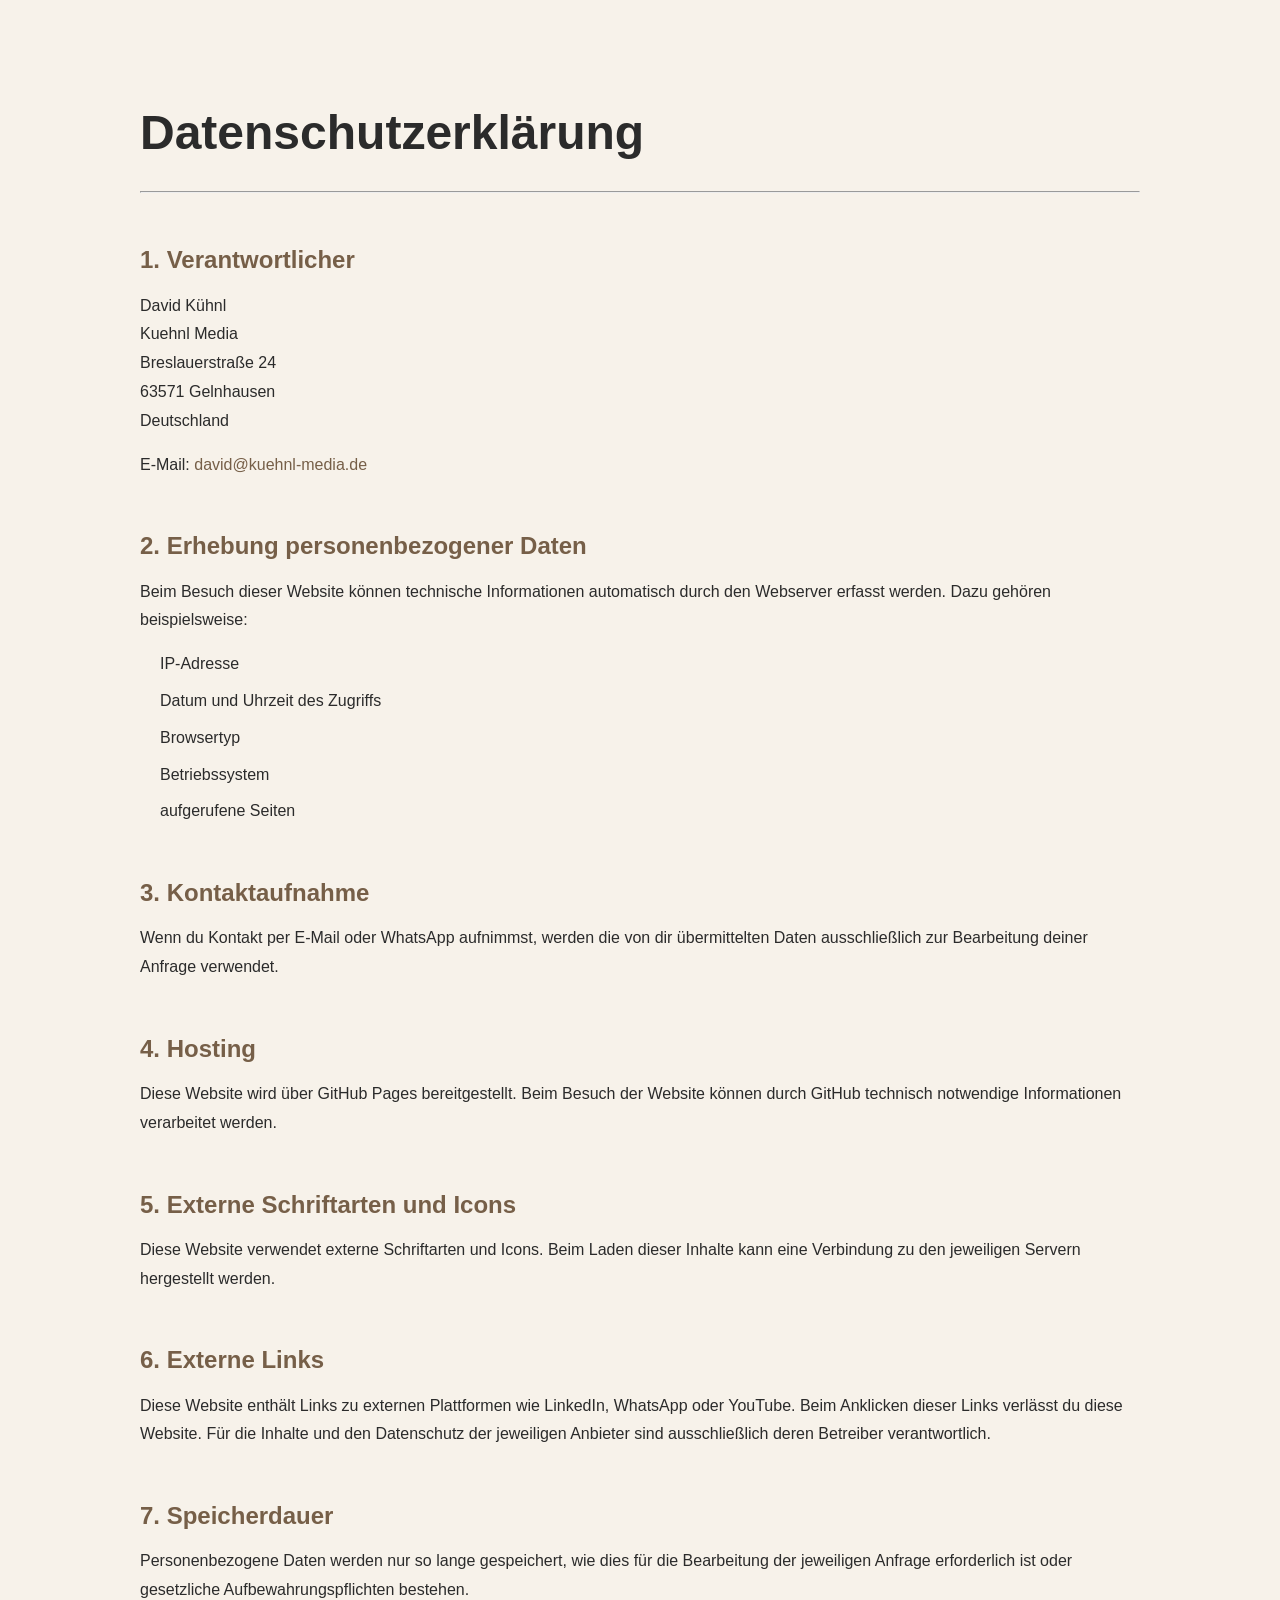
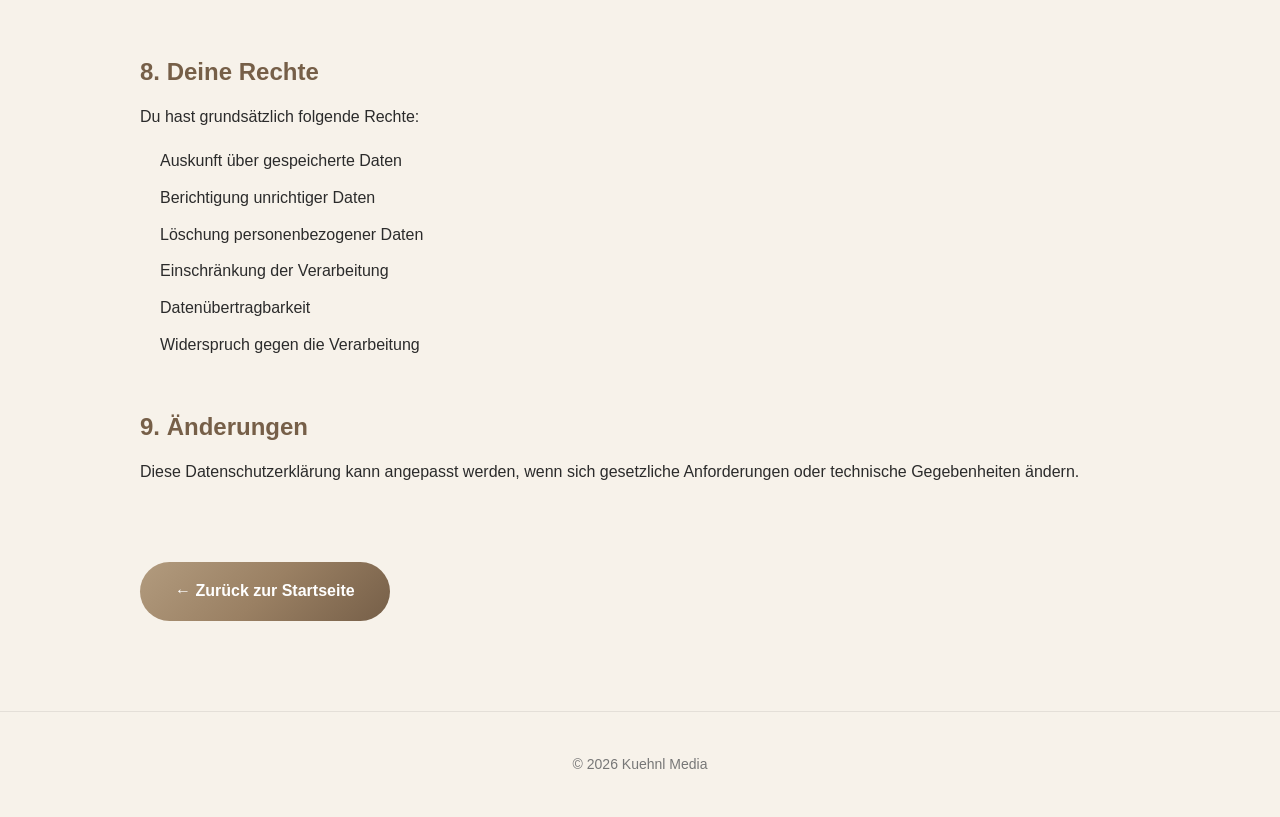
==== commit bb01d077: "Clean up datenschutz.html by removing styles Removed unnecessary CSS styles and footer content." ====
--- a/datenschutz.html
+++ b/datenschutz.html
@@ -186,154 +186,3 @@
 
 </body>
 </html>
-        p{
-            margin-bottom:15px;
-        }
-
-        ul{
-            padding-left:20px;
-        }
-
-        li{
-            margin-bottom:8px;
-        }
-
-        a{
-            color:#B8860B;
-            text-decoration:none;
-        }
-
-        a:hover{
-            text-decoration:underline;
-        }
-
-        .back-button{
-            display:inline-block;
-            margin-top:60px;
-            padding:15px 35px;
-            border-radius:999px;
-            background:linear-gradient(135deg,#D9A14A,#C68923,#A96E18);
-            color:#fff;
-            text-decoration:none;
-            font-weight:600;
-            transition:.3s;
-        }
-
-        .back-button:hover{
-            transform:translateY(-3px);
-            box-shadow:0 12px 30px rgba(0,0,0,.15);
-        }
-
-        footer{
-            text-align:center;
-            padding:40px;
-            color:#777;
-            font-size:14px;
-            border-top:1px solid rgba(0,0,0,.08);
-        }
-    </style>
-
-</head>
-
-<body>
-
-<div class="container">
-
-<h1>Datenschutzerklärung</h1>
-
-<hr>
-
-<h2>1. Verantwortlicher</h2>
-
-<p>
-David Kühnl<br>
-Kuehnl Media<br>
-Breslauerstraße 24<br>
-63571 Gelnhausen<br>
-Deutschland
-</p>
-
-<p>
-E-Mail:
-<a href="mailto:david@kuehnl-media.de">
-david@kuehnl-media.de
-</a>
-</p>
-
-<h2>2. Erhebung personenbezogener Daten</h2>
-
-<p>
-Beim Besuch dieser Website können technische Informationen automatisch durch den Webserver erfasst werden. Dazu gehören beispielsweise:
-</p>
-
-<ul>
-<li>IP-Adresse</li>
-<li>Datum und Uhrzeit des Zugriffs</li>
-<li>Browsertyp</li>
-<li>Betriebssystem</li>
-<li>aufgerufene Seiten</li>
-</ul>
-
-<h2>3. Kontaktaufnahme</h2>
-
-<p>
-Wenn du Kontakt per E-Mail oder WhatsApp aufnimmst, werden die von dir übermittelten Daten ausschließlich zur Bearbeitung deiner Anfrage verwendet.
-</p>
-
-<h2>4. Hosting</h2>
-
-<p>
-Diese Website wird über GitHub Pages bereitgestellt. Beim Besuch der Website können durch GitHub technisch notwendige Informationen verarbeitet werden.
-</p>
-
-<h2>5. Externe Schriftarten und Icons</h2>
-
-<p>
-Diese Website verwendet externe Schriftarten und Icons. Beim Laden dieser Inhalte kann eine Verbindung zu den jeweiligen Servern hergestellt werden.
-</p>
-
-<h2>6. Externe Links</h2>
-
-<p>
-Diese Website enthält Links zu externen Plattformen wie LinkedIn, WhatsApp oder YouTube. Beim Anklicken dieser Links verlässt du diese Website. Für die Inhalte und den Datenschutz der jeweiligen Anbieter sind ausschließlich deren Betreiber verantwortlich.
-</p>
-
-<h2>7. Speicherdauer</h2>
-
-<p>
-Personenbezogene Daten werden nur so lange gespeichert, wie dies für die Bearbeitung der jeweiligen Anfrage erforderlich ist oder gesetzliche Aufbewahrungspflichten bestehen.
-</p>
-
-<h2>8. Deine Rechte</h2>
-
-<p>
-Du hast grundsätzlich folgende Rechte:
-</p>
-
-<ul>
-<li>Auskunft über gespeicherte Daten</li>
-<li>Berichtigung unrichtiger Daten</li>
-<li>Löschung personenbezogener Daten</li>
-<li>Einschränkung der Verarbeitung</li>
-<li>Datenübertragbarkeit</li>
-<li>Widerspruch gegen die Verarbeitung</li>
-</ul>
-
-<h2>9. Änderungen</h2>
-
-<p>
-Diese Datenschutzerklärung kann angepasst werden, wenn sich gesetzliche Anforderungen oder technische Gegebenheiten ändern.
-</p>
-
-<a class="back-button" href="index.html">
-← Zurück zur Startseite
-</a>
-
-</div>
-
-<footer>
-© 2026 Kuehnl Media
-</footer>
-
-</body>
-</html>
